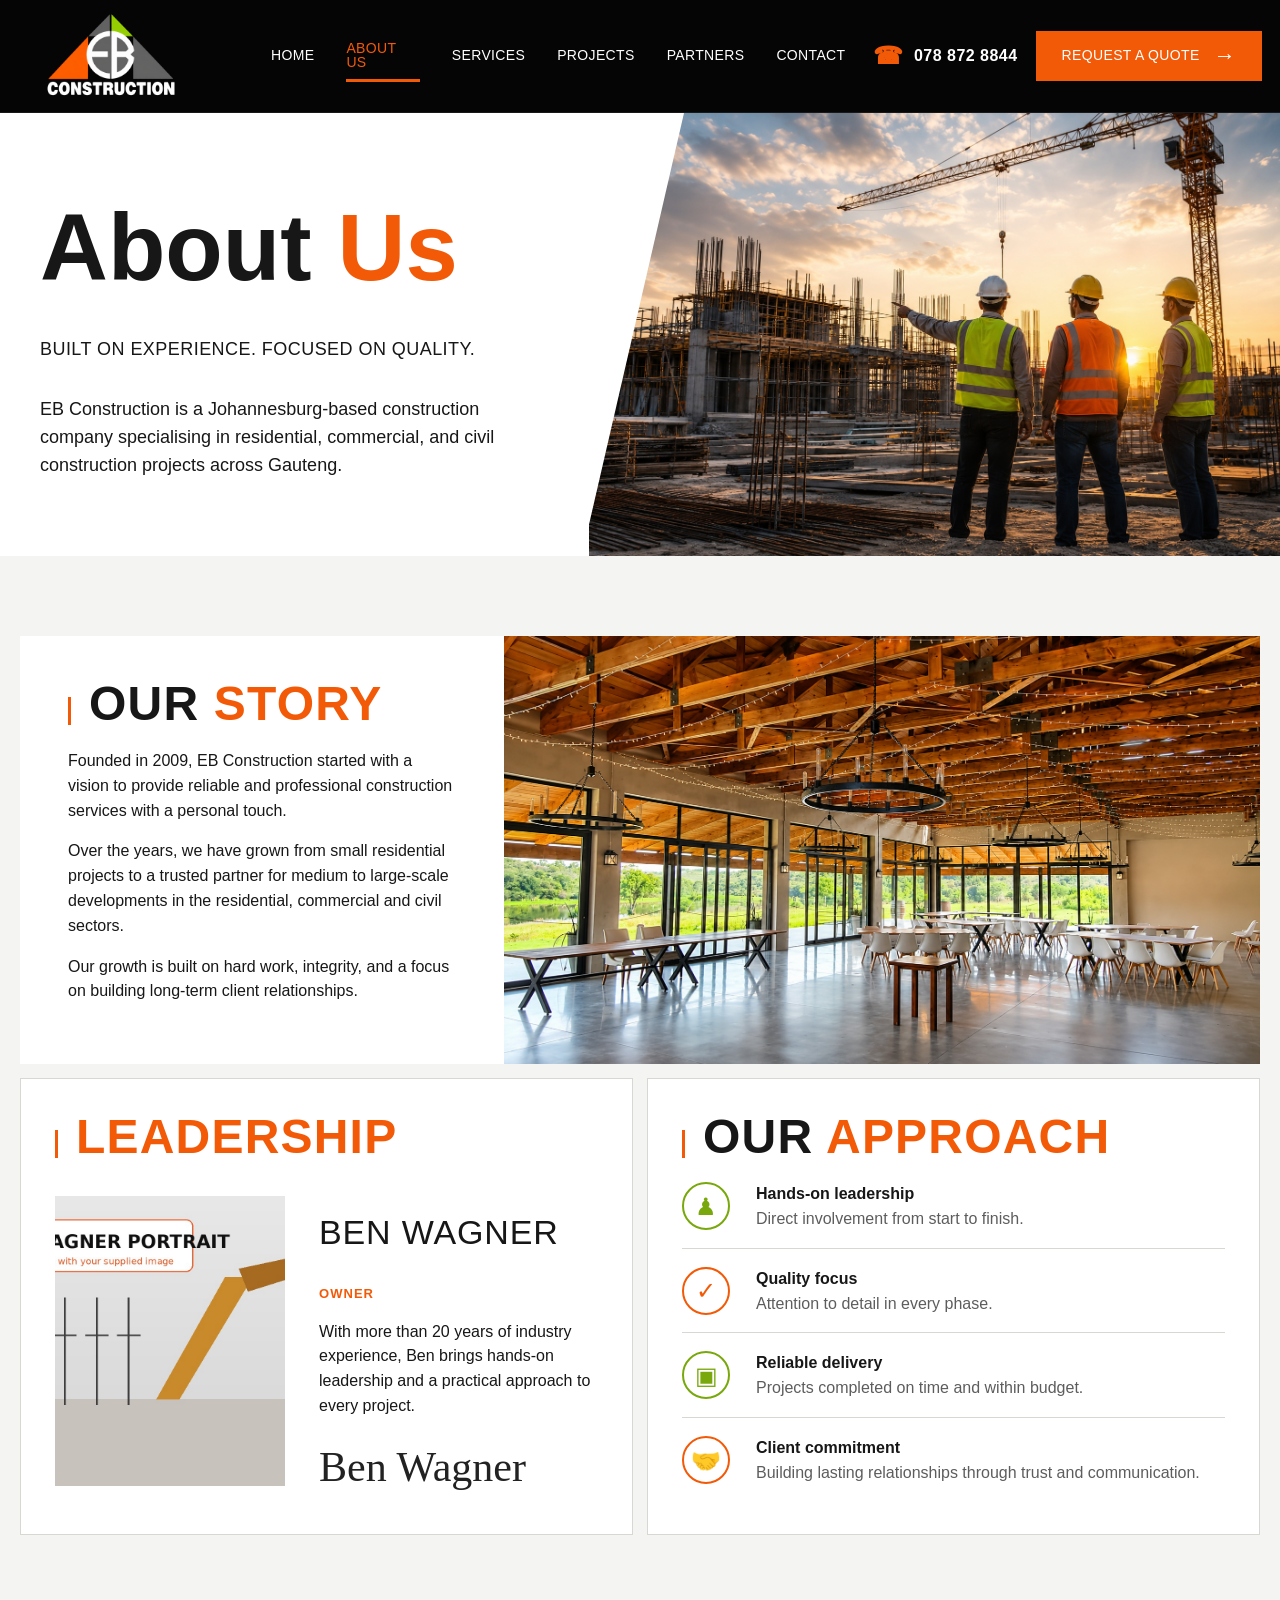
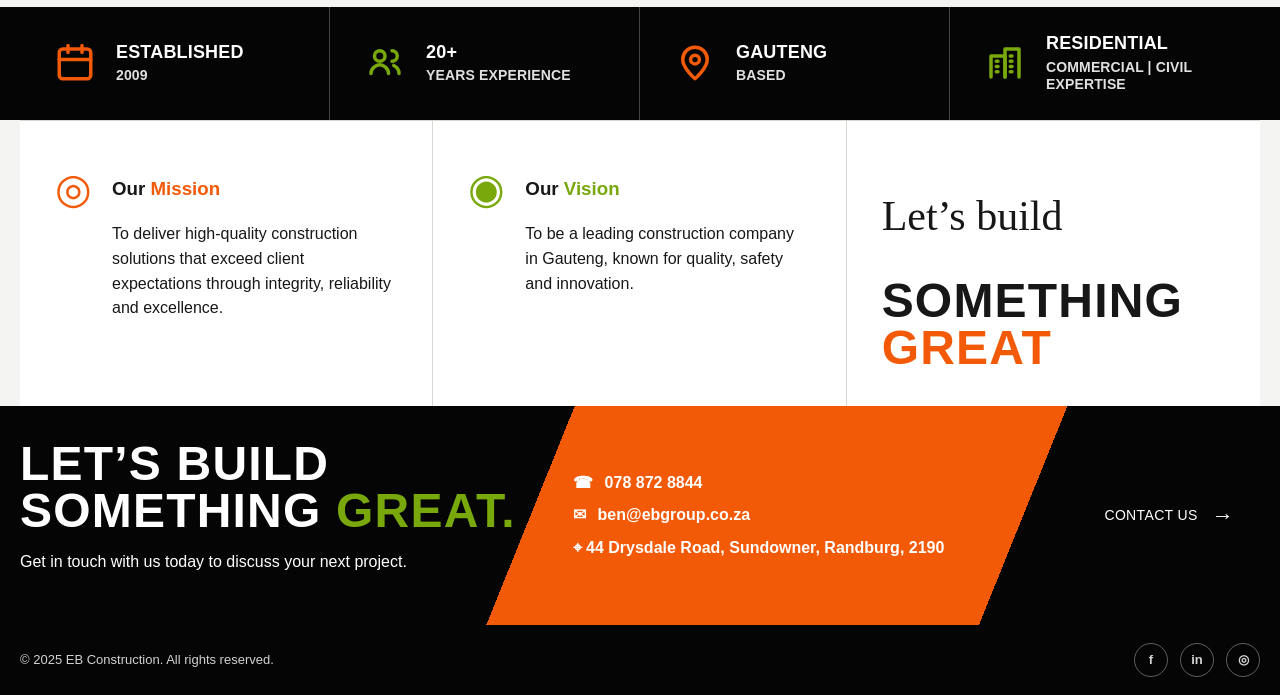
==== about.html @ 43e81b24 "Initial EB Construction preview website" ====
<!doctype html>
<html lang="en">
<head>
  <meta charset="utf-8">
  <meta name="viewport" content="width=device-width, initial-scale=1">
  <title>About Us | EB Construction</title>
  <meta name="description" content="Learn more about EB Construction, a Gauteng-based construction company built on experience and quality.">
  <link rel="icon" href="assets/favicon.svg" type="image/svg+xml">
  <link rel="apple-touch-icon" href="assets/favicon.svg">
  <link rel="stylesheet" href="assets/css/styles.css">
</head>
<body>
  <header class="site-header">
    <div class="header-inner">
      <!-- Replace assets/logos/logo.png with the client supplied transparent logo. -->
      <a class="logo-link" href="index.html" aria-label="EB Construction Home">
        <img src="assets/logos/logo.png" alt="EB Construction logo">
      </a>

      <nav class="nav" aria-label="Main navigation">
      <a href="index.html" class="">Home</a>
      <a href="about.html" class="active">About Us</a>
      <a href="services.html" class="">Services</a>
      <a href="projects.html" class="">Projects</a>
      <a href="partners.html" class="">Partners</a>
      <a href="contact.html" class="">Contact</a>
      </nav>

      <div class="header-actions">
        <a class="header-phone" href="tel:+27788728844"><span class="phone-icon">☎</span>078 872 8844</a>
        <a class="btn btn-primary" href="contact.html#quote">Request a Quote</a>
        <button class="menu-toggle" type="button" data-menu-toggle aria-label="Open menu" aria-expanded="false">
          <span></span><span></span><span></span>
        </button>
      </div>
    </div>
  </header>

  <main>
  <section class="inner-hero">
    <div class="inner-hero-grid">
      <div class="copy">
        <h1 class="page-title">About <span>Us</span></h1>
        <p class="page-kicker">Built on experience. Focused on quality.</p>
        <p>EB Construction is a Johannesburg-based construction company specialising in residential, commercial, and civil construction projects across Gauteng.</p>
      </div>
      <div class="image">
        <!-- Page hero image. Replace this file with the supplied image for the page. -->
        <img src="assets/images/hero-about.jpg" alt="EB Construction about page image">
      </div>
    </div>
  </section>


    <section class="section-pad">
      <div class="container">
        <div class="story-grid">
          <div class="story-copy">
            <h2 class="section-title">Our <span class="orange">Story</span></h2>
            <p>Founded in 2009, EB Construction started with a vision to provide reliable and professional construction services with a personal touch.</p>
            <p>Over the years, we have grown from small residential projects to a trusted partner for medium to large-scale developments in the residential, commercial and civil sectors.</p>
            <p>Our growth is built on hard work, integrity, and a focus on building long-term client relationships.</p>
          </div>
          <div class="story-image"><img src="assets/images/about-story.jpg" alt="EB Construction completed residential project"></div>
        </div>

        <div class="two-panels">
          <section class="panel">
            <h2 class="section-title"><span class="orange">Leadership</span></h2>
            <div class="leader-card">
              <!-- Replace leadership-ben.jpg with the owner/leadership portrait if supplied. -->
              <img src="assets/images/leadership-ben.jpg" alt="Ben Wagner, owner of EB Construction">
              <div>
                <p class="leader-name display">Ben Wagner</p>
                <p class="eyebrow">Owner</p>
                <p>With more than 20 years of industry experience, Ben brings hands-on leadership and a practical approach to every project.</p>
                <div class="signature">Ben Wagner</div>
              </div>
            </div>
          </section>

          <section class="panel">
            <h2 class="section-title">Our <span class="orange">Approach</span></h2>
            <div class="approach-list">
              <div class="approach-item"><span class="approach-icon">♟</span><div><strong>Hands-on leadership</strong><br><span class="muted">Direct involvement from start to finish.</span></div></div>
              <div class="approach-item"><span class="approach-icon">✓</span><div><strong>Quality focus</strong><br><span class="muted">Attention to detail in every phase.</span></div></div>
              <div class="approach-item"><span class="approach-icon">▣</span><div><strong>Reliable delivery</strong><br><span class="muted">Projects completed on time and within budget.</span></div></div>
              <div class="approach-item"><span class="approach-icon">🤝</span><div><strong>Client commitment</strong><br><span class="muted">Building lasting relationships through trust and communication.</span></div></div>
            </div>
          </section>
        </div>
      </div>
    </section>

  <section class="stats-band" aria-label="Company highlights">
    <div class="container stats-grid">
        <div class="stat">
          <div class="stat-icon" aria-hidden="true">
            <svg viewBox="0 0 24 24">
              <rect x="3" y="4" width="18" height="17" rx="2"></rect>
              <path d="M8 2v4M16 2v4M3 10h18"></path>
            </svg>
          </div>
          <div><strong>Established</strong><small>2009</small></div>
        </div>
        <div class="stat">
          <div class="stat-icon" aria-hidden="true">
            <svg viewBox="0 0 24 24">
              <circle cx="9" cy="8" r="3"></circle>
              <path d="M4 18c0-3 3-5 5-5s5 2 5 5"></path>
              <path d="M16 11a3 3 0 1 0 0-6"></path>
              <path d="M20 18c0-2-1.2-3.7-3-4.6"></path>
            </svg>
          </div>
          <div><strong>20+</strong><small>Years Experience</small></div>
        </div>
        <div class="stat">
          <div class="stat-icon" aria-hidden="true">
            <svg viewBox="0 0 24 24">
              <path d="M12 21s7-6 7-11a7 7 0 1 0-14 0c0 5 7 11 7 11Z"></path>
              <circle cx="12" cy="10" r="2.5"></circle>
            </svg>
          </div>
          <div><strong>Gauteng</strong><small>Based</small></div>
        </div>
        <div class="stat">
          <div class="stat-icon" aria-hidden="true">
            <svg viewBox="0 0 24 24">
              <path d="M4 20V8h8v12"></path>
              <path d="M12 20V4h8v16"></path>
              <path d="M7 11h1M7 14h1M7 17h1M15 8h1M15 11h1M15 14h1M15 17h1"></path>
            </svg>
          </div>
          <div><strong>Residential</strong><small>Commercial | Civil Expertise</small></div>
        </div>
    </div>
  </section>


    <section class="mission-vision container">
      <div class="mv-item"><span class="mv-icon">◎</span><div><h3>Our <span class="orange">Mission</span></h3><p>To deliver high-quality construction solutions that exceed client expectations through integrity, reliability and excellence.</p></div></div>
      <div class="mv-item"><span class="mv-icon">◉</span><div><h3>Our <span class="green">Vision</span></h3><p>To be a leading construction company in Gauteng, known for quality, safety and innovation.</p></div></div>
      <div class="mv-item"><div><p class="mv-sign">Let’s build</p><h3 class="section-title">Something <span class="orange">Great</span></h3></div></div>
    </section>

  <section class="cta-strip">
    <div class="container cta-inner">
      <div>
        <h2 class="footer-heading">Let’s build something <span class="green">great.</span></h2>
        <p>Get in touch with us today to discuss your next project.</p>
      </div>
      <div class="cta-contact">
        <span>☎ <a href="tel:+27788728844">078 872 8844</a></span>
        <span>✉ <a href="mailto:ben@ebgroup.co.za">ben@ebgroup.co.za</a></span>
        <span>⌖ 44 Drysdale Road, Sundowner, Randburg, 2190</span>
      </div>
      <a class="btn btn-black" href="contact.html#quote">Contact Us</a>
    </div>
  </section>
  </main>
  <footer class="site-footer">
    <div class="container footer-inner">
      <span>© 2025 EB Construction. All rights reserved.</span>
      <div class="socials" aria-label="Social media links">
        <!-- Replace # with real social links when available. -->
        <a href="#" aria-label="Facebook">f</a>
        <a href="#" aria-label="LinkedIn">in</a>
        <a href="#" aria-label="Instagram">◎</a>
      </div>
    </div>
  </footer>
  <script src="assets/js/main.js"></script>
</body>
</html>
---- assets/css/styles.css ----
/* =========================================================
   EB Construction static website
   Main colours and editable variables
   ========================================================= */
:root {
  --black: #050505;
  --dark: #0b0b0b;
  --dark-2: #141414;
  --white: #ffffff;
  --off-white: #f4f4f2;
  --light: #eeeeea;
  --text: #171717;
  --muted: #5d5d5d;
  --line: #d8d8d2;
  --orange: #f25a08;
  --orange-dark: #d94802;
  --green: #78a80b;
  --green-dark: #5e8506;
  --shadow: 0 18px 45px rgba(0, 0, 0, .14);
  --max: 1240px;
}

* { box-sizing: border-box; }
html { scroll-behavior: smooth; }
body {
  margin: 0;
  color: var(--text);
  background: var(--off-white);
  font-family: Arial, Helvetica, sans-serif;
  line-height: 1.55;
}
img { display: block; width: 100%; height: auto; }
a { color: inherit; text-decoration: none; }
button, input, textarea { font: inherit; }

/* Heavy condensed style used to mimic the supplied mockups */
.display,
.section-title,
.page-kicker,
.nav a,
.btn,
.card-title,
.footer-heading {
  font-family: Impact, "Arial Black", "Arial Narrow", Arial, sans-serif;
  letter-spacing: .025em;
  text-transform: uppercase;
  line-height: .98;
}

.container {
  width: min(var(--max), calc(100% - 40px));
  margin: 0 auto;
}
.orange { color: var(--orange); }
.green { color: var(--green); }
.muted { color: var(--muted); }

/* =========================================================
   Header and navigation
   ========================================================= */
.site-header {
  background: var(--black);
  color: var(--white);
  border-bottom: 1px solid rgba(255,255,255,.08);
  position: sticky;
  top: 0;
  z-index: 50;
}
.header-inner {
  width: min(1320px, calc(100% - 36px));
  margin: 0 auto;
  display: grid;
  grid-template-columns: 225px 1fr auto;
  align-items: center;
  min-height: 112px;
  gap: 28px;
}
.logo-link { display: inline-flex; align-items: center; }
.logo-link img { width: 185px; max-height: 95px; object-fit: contain; }
.nav {
  display: flex;
  justify-content: center;
  align-items: center;
  gap: 32px;
}
.nav a {
  font-size: 14px;
  color: var(--white);
  position: relative;
  padding: 16px 0;
}
.nav a::after {
  content: "";
  position: absolute;
  left: 0;
  right: 0;
  bottom: 4px;
  height: 3px;
  background: var(--orange);
  transform: scaleX(0);
  transform-origin: left;
  transition: .2s ease;
}
.nav a:hover,
.nav a.active { color: var(--orange); }
.nav a:hover::after,
.nav a.active::after { transform: scaleX(1); }
.header-actions {
  display: flex;
  align-items: center;
  gap: 18px;
  white-space: nowrap;
}
.header-phone {
  display: inline-flex;
  align-items: center;
  gap: 10px;
  font-weight: 800;
  letter-spacing: .03em;
}
.header-phone .phone-icon { color: var(--orange); font-size: 24px; }
.menu-toggle {
  display: none;
  width: 46px;
  height: 42px;
  border: 1px solid rgba(255,255,255,.35);
  border-radius: 0;
  background: transparent;
  color: var(--white);
  cursor: pointer;
}
.menu-toggle span {
  display: block;
  width: 24px;
  height: 2px;
  margin: 5px auto;
  background: var(--white);
}

/* =========================================================
   Buttons and reusable UI
   ========================================================= */
.btn {
  display: inline-flex;
  align-items: center;
  justify-content: center;
  gap: 14px;
  min-height: 50px;
  padding: 0 24px;
  border: 2px solid currentColor;
  font-size: 14px;
  cursor: pointer;
  transition: .2s ease;
}
.btn::after { content: "→"; font-family: Arial, sans-serif; font-size: 22px; line-height: 1; }
.btn-primary {
  color: var(--white);
  background: var(--orange);
  border-color: var(--orange);
}
.btn-primary:hover { background: var(--orange-dark); border-color: var(--orange-dark); transform: translateY(-1px); }
.btn-outline {
  color: var(--white);
  background: transparent;
  border-color: rgba(255,255,255,.8);
}
.btn-outline:hover { border-color: var(--orange); color: var(--orange); }
.btn-dark {
  color: var(--black);
  border-color: var(--black);
  background: transparent;
}
.btn-dark:hover { color: var(--white); background: var(--black); }
.btn-black {
  color: var(--white);
  background: var(--black);
  border-color: var(--black);
}
.btn-black:hover { background: var(--orange); border-color: var(--orange); }

.section-pad { padding: 72px 0; }
.section-head {
  text-align: center;
  margin-bottom: 36px;
}
.eyebrow {
  color: var(--orange);
  font-size: 13px;
  font-weight: 900;
  text-transform: uppercase;
  letter-spacing: .08em;
  margin: 0 0 8px;
}
.section-title {
  margin: 0;
  font-size: clamp(30px, 4vw, 48px);
}
.rule-title {
  display: flex;
  align-items: center;
  justify-content: center;
  gap: 22px;
  margin-bottom: 34px;
}
.rule-title::before,
.rule-title::after {
  content: "";
  width: 74px;
  height: 2px;
  background: var(--orange);
}

/* =========================================================
   Home hero
   ========================================================= */
.home-hero {
  min-height: 535px;
  position: relative;
  background:
    linear-gradient(90deg, rgba(0,0,0,.88) 0%, rgba(0,0,0,.55) 40%, rgba(0,0,0,.12) 100%),
    url("../images/hero-home.jpg") center/cover no-repeat;
  color: var(--white);
}
.home-hero .container {
  min-height: 535px;
  display: flex;
  align-items: center;
}
.hero-content { max-width: 620px; padding: 50px 0; }
.hero-title {
  margin: 0 0 22px;
  font-size: clamp(54px, 8.5vw, 84px);
}
.hero-title span { display: block; }
.hero-subtitle {
  font-size: clamp(18px, 2.1vw, 23px);
  max-width: 610px;
  margin: 0 0 28px;
}
.hero-actions { display: flex; flex-wrap: wrap; gap: 18px; }

/* Black statistics bar */
.stats-band {
  background: var(--black);
  color: var(--white);
}
.stats-grid {
  display: grid;
  grid-template-columns: repeat(4, 1fr);
  align-items: stretch;
}
.stat {
  display: flex;
  align-items: center;
  gap: 18px;
  padding: 26px 32px;
  border-right: 1px solid rgba(255,255,255,.25);
}
.stat:last-child { border-right: 0; }
.stat-icon {
  width: 46px;
  height: 46px;
  display: grid;
  place-items: center;
  color: var(--orange);
  flex: 0 0 auto;
}

.stat:nth-child(even) .stat-icon {
  color: var(--green);
}

.stat-icon svg {
  width: 42px;
  height: 42px;
  stroke: currentColor;
  fill: none;
  stroke-width: 2;
  stroke-linecap: round;
  stroke-linejoin: round;
}
.stat strong {
  display: block;
  font-family: Arial, Helvetica, sans-serif;
  font-size: 18px;
  font-weight: 800;
  letter-spacing: .01em;
  line-height: 1.2;
  text-transform: uppercase;
}
.stat small {
  display: block;
  margin-top: 4px;
  color: rgba(255,255,255,.88);
  font-family: Arial, Helvetica, sans-serif;
  font-size: 14px;
  font-weight: 700;
  letter-spacing: .01em;
  line-height: 1.25;
  text-transform: uppercase;
}
.stat .big { font-size: 34px; font-weight: 800; }

/* Home about split */
.split-feature {
  display: grid;
  grid-template-columns: 1fr 1fr;
  background: var(--white);
}
.split-feature .image img {
  height: 360px;
  object-fit: cover;
}
.split-feature .copy {
  padding: clamp(36px, 5vw, 70px) clamp(28px, 6vw, 82px);
  display: flex;
  flex-direction: column;
  justify-content: center;
}
.split-feature .copy p { max-width: 560px; }

/* Home service icon strip */
.services-strip { background: var(--white); padding: 44px 0 58px; }
.service-mini-grid {
  display: grid;
  grid-template-columns: repeat(6, 1fr);
  border: 1px solid var(--line);
  background: var(--off-white);
}
.service-mini {
  min-height: 150px;
  padding: 24px 14px;
  border-right: 1px solid var(--line);
  display: flex;
  flex-direction: column;
  align-items: center;
  justify-content: center;
  text-align: center;
  gap: 14px;
}
.service-mini:last-child { border-right: 0; }
.service-mini .mini-icon { color: var(--orange); font-size: 42px; line-height: 1; }
.service-mini:nth-child(even) .mini-icon { color: var(--green); }
.service-mini strong {
  font-family: Impact, "Arial Black", Arial, sans-serif;
  text-transform: uppercase;
  font-size: 16px;
  line-height: 1.15;
}
.center-actions { text-align: center; margin-top: 22px; }

/* Project cards */
.projects-preview { background: var(--off-white); padding: 52px 0 72px; }
.section-row-head {
  display: flex;
  justify-content: space-between;
  align-items: end;
  gap: 24px;
  margin-bottom: 22px;
}
.link-arrow {
  color: var(--orange);
  font-weight: 900;
  text-transform: uppercase;
  font-size: 14px;
  display: inline-flex;
  gap: 8px;
  align-items: center;
}
.link-arrow::after { content: "→"; font-size: 20px; }
.project-grid {
  display: grid;
  grid-template-columns: repeat(4, 1fr);
  gap: 18px;
}
.project-card {
  background: var(--white);
  border: 1px solid var(--line);
  transition: .2s ease;
}
.project-card:hover { transform: translateY(-4px); box-shadow: var(--shadow); }
.project-card img { height: 150px; object-fit: cover; }
.project-body { padding: 16px; }
.card-title {
  font-size: 18px;
  margin: 0 0 5px;
}
.project-meta {
  display: flex;
  justify-content: space-between;
  gap: 12px;
  font-size: 14px;
  color: var(--muted);
}
.project-meta .type { color: var(--orange); }

/* =========================================================
   Inner page hero layouts
   ========================================================= */
.inner-hero {
  background: var(--white);
  position: relative;
  overflow: hidden;
}
.inner-hero-grid {
  display: grid;
  grid-template-columns: 46% 54%;
  min-height: 420px;
}
.inner-hero .copy {
  position: relative;
  z-index: 2;
  padding: 62px 54px 58px max(40px, calc((100vw - var(--max)) / 2 + 20px));
  background: var(--white);
  display: flex;
  flex-direction: column;
  justify-content: center;
}
.inner-hero .copy::after {
  content: "";
  position: absolute;
  top: 0;
  right: -95px;
  width: 180px;
  height: 100%;
  background: var(--white);
  transform: skewX(-13deg);
  transform-origin: top;
  z-index: -1;
}
.inner-hero .image img { height: 100%; min-height: 420px; object-fit: cover; }
.inner-hero.dark {
  background: var(--black);
  color: var(--white);
}
.inner-hero.dark .inner-hero-grid {
  grid-template-columns: 48% 52%;
  background:
    linear-gradient(90deg, rgba(0,0,0,.90), rgba(0,0,0,.42)),
    var(--hero-image) center/cover no-repeat;
}

/* Services page hero image */
.inner-hero.dark.services-hero .inner-hero-grid {
  background:
    linear-gradient(90deg, rgba(0,0,0,.90), rgba(0,0,0,.42)),
    url("../images/hero-services.jpg") center/cover no-repeat;
}
.inner-hero.dark .copy,
.inner-hero.dark .copy::after { background: transparent; }
.inner-hero.dark .image { display: none; }
.page-title {
  margin: 0 0 20px;
  font-size: clamp(58px, 8vw, 94px);
}
.page-title span { color: var(--orange); }
.page-kicker {
  margin: 0 0 20px;
  font-size: clamp(26px, 3.2vw, 38px);
}
.inner-hero p { max-width: 520px; font-size: 18px; }

/* About */
.story-grid {
  display: grid;
  grid-template-columns: 39% 61%;
  gap: 0;
  background: var(--white);
  border-top: 8px solid var(--off-white);
}
.story-copy { padding: 44px 48px; }
.story-copy h2,
.panel h2 { margin: 0 0 22px; }
.story-copy h2::before,
.panel h2::before {
  content: "";
  display: inline-block;
  width: 3px;
  height: 28px;
  margin-right: 18px;
  vertical-align: -5px;
  background: var(--orange);
}
.story-image img { height: 100%; object-fit: cover; min-height: 320px; }
.two-panels {
  display: grid;
  grid-template-columns: 1fr 1fr;
  gap: 14px;
  margin-top: 14px;
}
.panel {
  background: var(--white);
  border: 1px solid var(--line);
  padding: 34px 34px;
}
.leader-card {
  display: grid;
  grid-template-columns: 230px 1fr;
  gap: 34px;
  align-items: center;
}
.leader-card img { height: 290px; object-fit: cover; }
.leader-name { font-size: 34px; }
.signature {
  font-family: "Brush Script MT", "Segoe Script", cursive;
  font-size: 42px;
  color: #222;
  margin-top: 16px;
}
.approach-list { display: grid; gap: 18px; }
.approach-item {
  display: grid;
  grid-template-columns: 58px 1fr;
  gap: 16px;
  align-items: start;
  padding-bottom: 16px;
  border-bottom: 1px solid var(--line);
}
.approach-item:last-child { border-bottom: 0; padding-bottom: 0; }
.approach-icon {
  width: 48px; height: 48px; border-radius: 50%;
  border: 2px solid var(--green); color: var(--green);
  display: grid; place-items: center; font-size: 24px;
}
.approach-item:nth-child(even) .approach-icon { border-color: var(--orange); color: var(--orange); }
.mission-vision {
  display: grid;
  grid-template-columns: repeat(3, 1fr);
  gap: 0;
  background: var(--white);
  border-top: 1px solid var(--line);
}
.mv-item { padding: 35px; border-right: 1px solid var(--line); display: flex; gap: 20px; }
.mv-item:last-child { border-right: 0; }
.mv-icon { font-size: 42px; color: var(--orange); }
.mv-item:nth-child(2) .mv-icon { color: var(--green); }
.mv-sign { font-family: "Brush Script MT", cursive; font-size: 42px; line-height: .9; }

/* Services */
.services-list { background: var(--white); }
.service-grid {
  display: grid;
  grid-template-columns: 1fr 1fr;
  gap: 0 34px;
}
.service-item {
  display: grid;
  grid-template-columns: 96px 220px 1fr;
  align-items: center;
  gap: 24px;
  padding: 28px 0;
  border-top: 1px solid var(--line);
}
.service-item img { height: 150px; object-fit: cover; }
.hex-icon {
  width: 82px; height: 92px;
  clip-path: polygon(25% 4%, 75% 4%, 100% 50%, 75% 96%, 25% 96%, 0 50%);
  display: grid; place-items: center;
  background: var(--orange); color: var(--white); font-size: 38px;
}
.service-item:nth-child(even) .hex-icon { background: var(--green); }
.service-item h3 { margin: 0 0 10px; color: var(--orange); font-size: 26px; }
.service-item:nth-child(even) h3 { color: var(--green); }
.why-grid {
  display: grid;
  grid-template-columns: repeat(4, 1fr);
  gap: 0;
  background: var(--off-white);
  border: 1px solid var(--line);
}
.why-item { padding: 32px 24px; border-right: 1px solid var(--line); display: flex; gap: 16px; }
.why-item:last-child { border-right: 0; }
.why-icon { font-size: 40px; color: var(--orange); }
.why-item:nth-child(even) .why-icon { color: var(--green); }

/* Projects page */
.projects-page { background: var(--white); }
.projects-full-grid {
  display: grid;
  grid-template-columns: repeat(3, 1fr);
  gap: 14px;
}
.projects-full-grid .project-card img { height: 210px; }
.projects-full-grid .card-title { font-size: 22px; }
.project-number { color: var(--orange); margin-right: 6px; }

/* Partners */
.partners-table { background: var(--white); border: 1px solid var(--line); }
.partner-row {
  display: grid;
  grid-template-columns: 260px 1fr;
  border-bottom: 1px solid var(--line);
}
.partner-row:last-child { border-bottom: 0; }
.partner-category {
  background: var(--black);
  color: var(--white);
  padding: 28px 26px;
  display: flex;
  align-items: center;
  gap: 16px;
  clip-path: polygon(0 0, 92% 0, 100% 50%, 92% 100%, 0 100%);
  margin: 8px 0 8px 8px;
}
.partner-category .cat-icon {
  width: 42px;
  height: 42px;
  display: grid;
  place-items: center;
  color: var(--orange);
  flex: 0 0 auto;
}

.partner-category .cat-icon svg {
  width: 38px;
  height: 38px;
  stroke: currentColor;
  fill: none;
  stroke-width: 2;
  stroke-linecap: round;
  stroke-linejoin: round;
}
.partner-category strong {
  font-family: Arial, Helvetica, sans-serif;
  font-size: 16px;
  font-weight: 800;
  letter-spacing: .01em;
  line-height: 1.22;
  text-transform: uppercase;
}
.partner-logos {
  display: grid;
  grid-template-columns: repeat(3, 1fr);
  align-items: center;
  gap: 0;
  padding: 10px 10px 10px 22px;
}
.partner-logos img { height: 96px; object-fit: contain; padding: 14px; border-right: 1px solid var(--line); }
.partner-logos img:last-child { border-right: 0; }
.commitment-grid {
  display: grid;
  grid-template-columns: repeat(4, 1fr);
  background: var(--white);
  border: 1px solid var(--line);
}
.commitment-item { padding: 28px; border-right: 1px solid var(--line); display: flex; gap: 16px; }
.commitment-item:last-child { border-right: 0; }
.commitment-icon { font-size: 42px; color: var(--green); }
.commitment-item:nth-child(even) .commitment-icon { color: var(--orange); }

/* Contact */
.contact-methods {
  display: grid;
  grid-template-columns: repeat(5, 1fr);
  background: var(--white);
  border: 1px solid var(--line);
}
.contact-method {
  text-align: center;
  padding: 34px 18px;
  border-right: 1px solid var(--line);
}
.contact-method:last-child { border-right: 0; }
.contact-icon {
  width: 60px; height: 60px; border-radius: 50%;
  display: grid; place-items: center;
  margin: 0 auto 14px;
  color: var(--white); background: var(--green); font-size: 28px;
}
.contact-method strong { display: block; text-transform: uppercase; font-weight: 900; margin-bottom: 8px; }
.contact-method a,
.contact-method span { color: var(--orange); font-weight: 800; }
.contact-layout {
  display: grid;
  grid-template-columns: 45% 55%;
  background: var(--white);
}
.contact-form-panel {
  background: var(--black);
  color: var(--white);
  padding: 44px 40px;
}
.contact-form-panel h2,
.map-panel h2 { margin-top: 0; }
.contact-form { display: grid; gap: 12px; }
.contact-form input,
.contact-form textarea {
  width: 100%;
  border: 0;
  background: var(--white);
  color: var(--text);
  padding: 15px 17px;
  outline: 2px solid transparent;
}
.contact-form textarea { min-height: 135px; resize: vertical; }
.contact-form input:focus,
.contact-form textarea:focus { outline-color: var(--orange); }
.contact-form .btn { width: 100%; margin-top: 6px; }
.form-note { color: rgba(255,255,255,.75); font-size: 13px; }
.backup-actions { display: flex; flex-wrap: wrap; gap: 10px; margin-top: 22px; }
.backup-actions .btn { min-height: 44px; font-size: 13px; }
.map-panel { padding: 44px 44px; }
.map-panel img { border: 1px solid var(--line); min-height: 360px; object-fit: cover; }

/* =========================================================
   CTA and footer
   ========================================================= */
.cta-strip {
  background: linear-gradient(112deg, var(--black) 0 42%, var(--orange) 42% 78%, var(--black) 78% 100%);
  color: var(--white);
  padding: 34px 0;
}
.cta-inner {
  display: grid;
  grid-template-columns: 1.1fr 1fr auto;
  align-items: center;
  gap: 38px;
}
.footer-heading { font-size: clamp(34px, 4vw, 48px); margin: 0 0 10px; }
.cta-contact { display: grid; gap: 8px; font-weight: 700; }
.cta-contact span { display: inline-flex; align-items: center; gap: 12px; }
.site-footer {
  background: var(--black);
  color: rgba(255,255,255,.82);
  padding: 18px 0;
  font-size: 13px;
}
.footer-inner { display: flex; justify-content: space-between; align-items: center; gap: 20px; }
.socials { display: flex; gap: 12px; }
.socials a {
  width: 34px; height: 34px; border: 1px solid rgba(255,255,255,.35); border-radius: 50%;
  display: grid; place-items: center;
  font-weight: 900;
}
.socials a:hover { color: var(--orange); border-color: var(--orange); }

/* =========================================================
   Responsive layouts
   ========================================================= */
@media (max-width: 1080px) {
  .header-inner { grid-template-columns: 180px 1fr auto; gap: 18px; min-height: 94px; }
  .logo-link img { width: 155px; }
  .nav { gap: 20px; }
  .header-phone { display: none; }
  .service-mini-grid { grid-template-columns: repeat(3, 1fr); }
  .service-mini:nth-child(3) { border-right: 0; }
  .project-grid { grid-template-columns: repeat(2, 1fr); }
  .service-grid { grid-template-columns: 1fr; }
  .why-grid, .commitment-grid { grid-template-columns: repeat(2, 1fr); }
  .why-item:nth-child(2), .commitment-item:nth-child(2) { border-right: 0; }
  .contact-methods { grid-template-columns: repeat(2, 1fr); }
  .contact-method { border-bottom: 1px solid var(--line); }
  .contact-method:nth-child(even) { border-right: 0; }
  .contact-method:last-child { grid-column: 1 / -1; border-bottom: 0; }
}

@media (max-width: 860px) {
  .container { width: min(100% - 28px, var(--max)); }
  .header-inner { width: min(100% - 28px, 1320px); grid-template-columns: 1fr auto; }
  .header-actions .btn { display: none; }
  .menu-toggle { display: inline-block; }
  .nav {
    position: fixed;
    left: 0;
    right: 0;
    top: 86px;
    background: var(--black);
    border-top: 1px solid rgba(255,255,255,.1);
    display: grid;
    justify-content: stretch;
    gap: 0;
    transform: translateY(-120%);
    opacity: 0;
    pointer-events: none;
    transition: .22s ease;
  }
  body.nav-open .nav { transform: translateY(0); opacity: 1; pointer-events: auto; }
  .nav a { padding: 18px 26px; border-bottom: 1px solid rgba(255,255,255,.08); }
  .nav a::after { display: none; }
  .home-hero, .home-hero .container { min-height: 510px; }
  .hero-title { font-size: clamp(46px, 14vw, 66px); }
  .stats-grid { grid-template-columns: repeat(2, 1fr); }
  .stat:nth-child(2) { border-right: 0; }
  .stat { border-bottom: 1px solid rgba(255,255,255,.18); padding: 22px; }
  .stat:nth-child(3), .stat:nth-child(4) { border-bottom: 0; }
  .split-feature, .story-grid, .two-panels, .mission-vision, .contact-layout { grid-template-columns: 1fr; }
  .inner-hero-grid { grid-template-columns: 1fr; }
  .inner-hero .copy { padding: 48px 24px; }
  .inner-hero .copy::after { display: none; }
  .inner-hero .image img { min-height: 285px; }
  .page-title { font-size: clamp(48px, 14vw, 72px); }
  .leader-card { grid-template-columns: 1fr; }
  .leader-card img { max-width: 290px; }
  .projects-full-grid { grid-template-columns: repeat(2, 1fr); }
  .partner-row { grid-template-columns: 1fr; }
  .partner-category { clip-path: none; margin: 0; }
  .cta-strip { background: var(--black); }
  .cta-inner { grid-template-columns: 1fr; gap: 22px; }
  .footer-inner { flex-direction: column; text-align: center; }
}

@media (max-width: 620px) {
  .logo-link img { width: 142px; }
  .header-inner { min-height: 86px; }
  .nav { top: 86px; }
  .hero-actions { display: grid; }
  .stats-grid, .service-mini-grid, .project-grid, .why-grid, .projects-full-grid, .commitment-grid, .contact-methods { grid-template-columns: 1fr; }
  .stat, .stat:nth-child(2), .stat:nth-child(3) { border-right: 0; border-bottom: 1px solid rgba(255,255,255,.18); }
  .stat:last-child { border-bottom: 0; }
  .service-mini { border-right: 0; border-bottom: 1px solid var(--line); }
  .service-mini:last-child { border-bottom: 0; }
  .section-row-head { display: block; }
  .section-row-head .link-arrow { margin-top: 10px; }
  .service-item { grid-template-columns: 76px 1fr; gap: 18px; }
  .service-item img { grid-column: 1 / -1; height: 180px; order: -1; }
  .hex-icon { width: 66px; height: 76px; font-size: 30px; }
  .why-item, .commitment-item, .mv-item { border-right: 0; border-bottom: 1px solid var(--line); }
  .why-item:last-child, .commitment-item:last-child, .mv-item:last-child { border-bottom: 0; }
  .partner-logos { grid-template-columns: 1fr; padding: 12px; }
  .partner-logos img { border-right: 0; border-bottom: 1px solid var(--line); }
  .partner-logos img:last-child { border-bottom: 0; }
  .contact-method { border-right: 0; }
  .rule-title::before, .rule-title::after { width: 36px; }
  .map-panel, .contact-form-panel, .story-copy, .panel { padding: 30px 22px; }
}
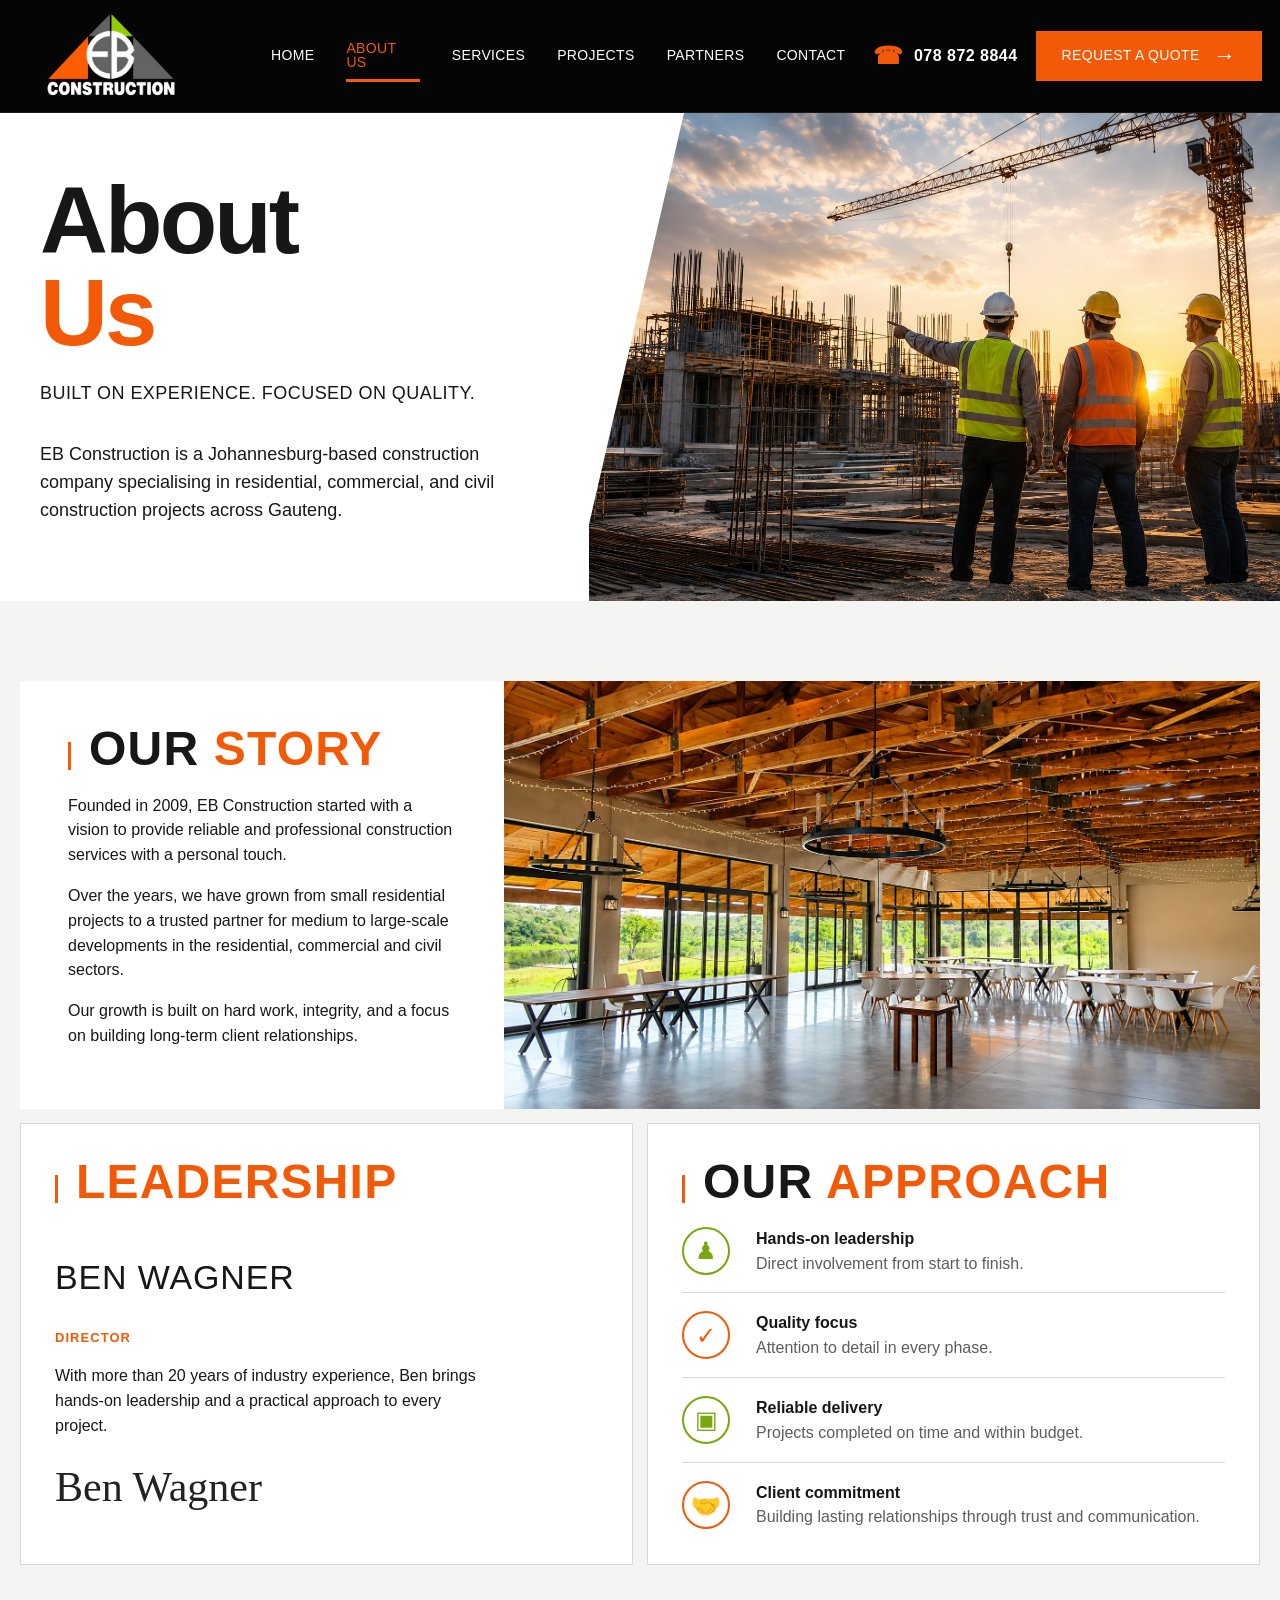
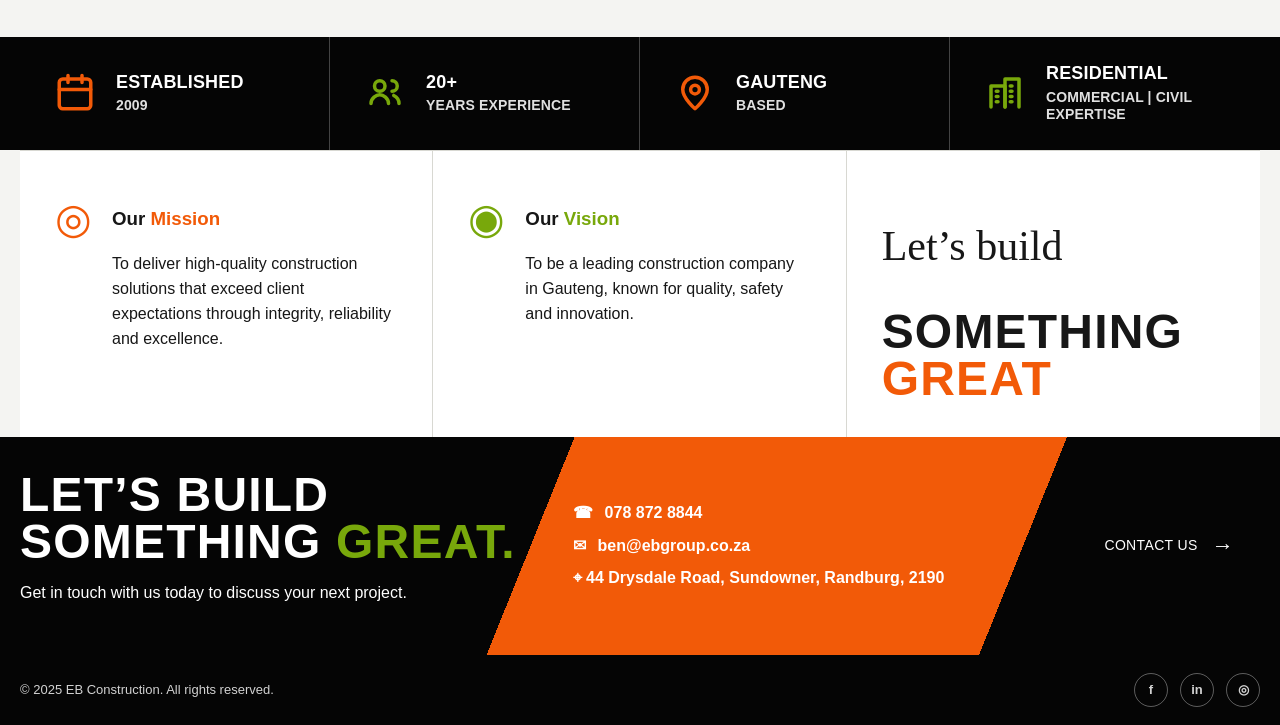
==== commit b4c68420: "Update EB Construction website" ====
--- a/about.html
+++ b/about.html
@@ -67,12 +67,10 @@
         <div class="two-panels">
           <section class="panel">
             <h2 class="section-title"><span class="orange">Leadership</span></h2>
-            <div class="leader-card">
-              <!-- Replace leadership-ben.jpg with the owner/leadership portrait if supplied. -->
-              <img src="assets/images/leadership-ben.jpg" alt="Ben Wagner, owner of EB Construction">
+            <div class="leader-card leader-card-text-only">
               <div>
                 <p class="leader-name display">Ben Wagner</p>
-                <p class="eyebrow">Owner</p>
+                <p class="eyebrow">Director</p>
                 <p>With more than 20 years of industry experience, Ben brings hands-on leadership and a practical approach to every project.</p>
                 <div class="signature">Ben Wagner</div>
               </div>
--- a/assets/css/styles.css
+++ b/assets/css/styles.css
@@ -450,10 +450,16 @@
 .inner-hero.dark .copy::after { background: transparent; }
 .inner-hero.dark .image { display: none; }
 .page-title {
-  margin: 0 0 20px;
+  margin: 0 0 26px;
   font-size: clamp(58px, 8vw, 94px);
-}
-.page-title span { color: var(--orange); }
+  line-height: .98;
+  letter-spacing: -0.03em;
+}
+
+.page-title span {
+  display: block;
+  color: var(--orange);
+}
 .page-kicker {
   margin: 0 0 20px;
   font-size: clamp(26px, 3.2vw, 38px);
@@ -499,7 +505,14 @@
   gap: 34px;
   align-items: center;
 }
+
+.leader-card-text-only {
+  grid-template-columns: 1fr;
+  max-width: 430px;
+}
+
 .leader-card img { height: 290px; object-fit: cover; }
+
 .leader-name { font-size: 34px; }
 .signature {
   font-family: "Brush Script MT", "Segoe Script", cursive;
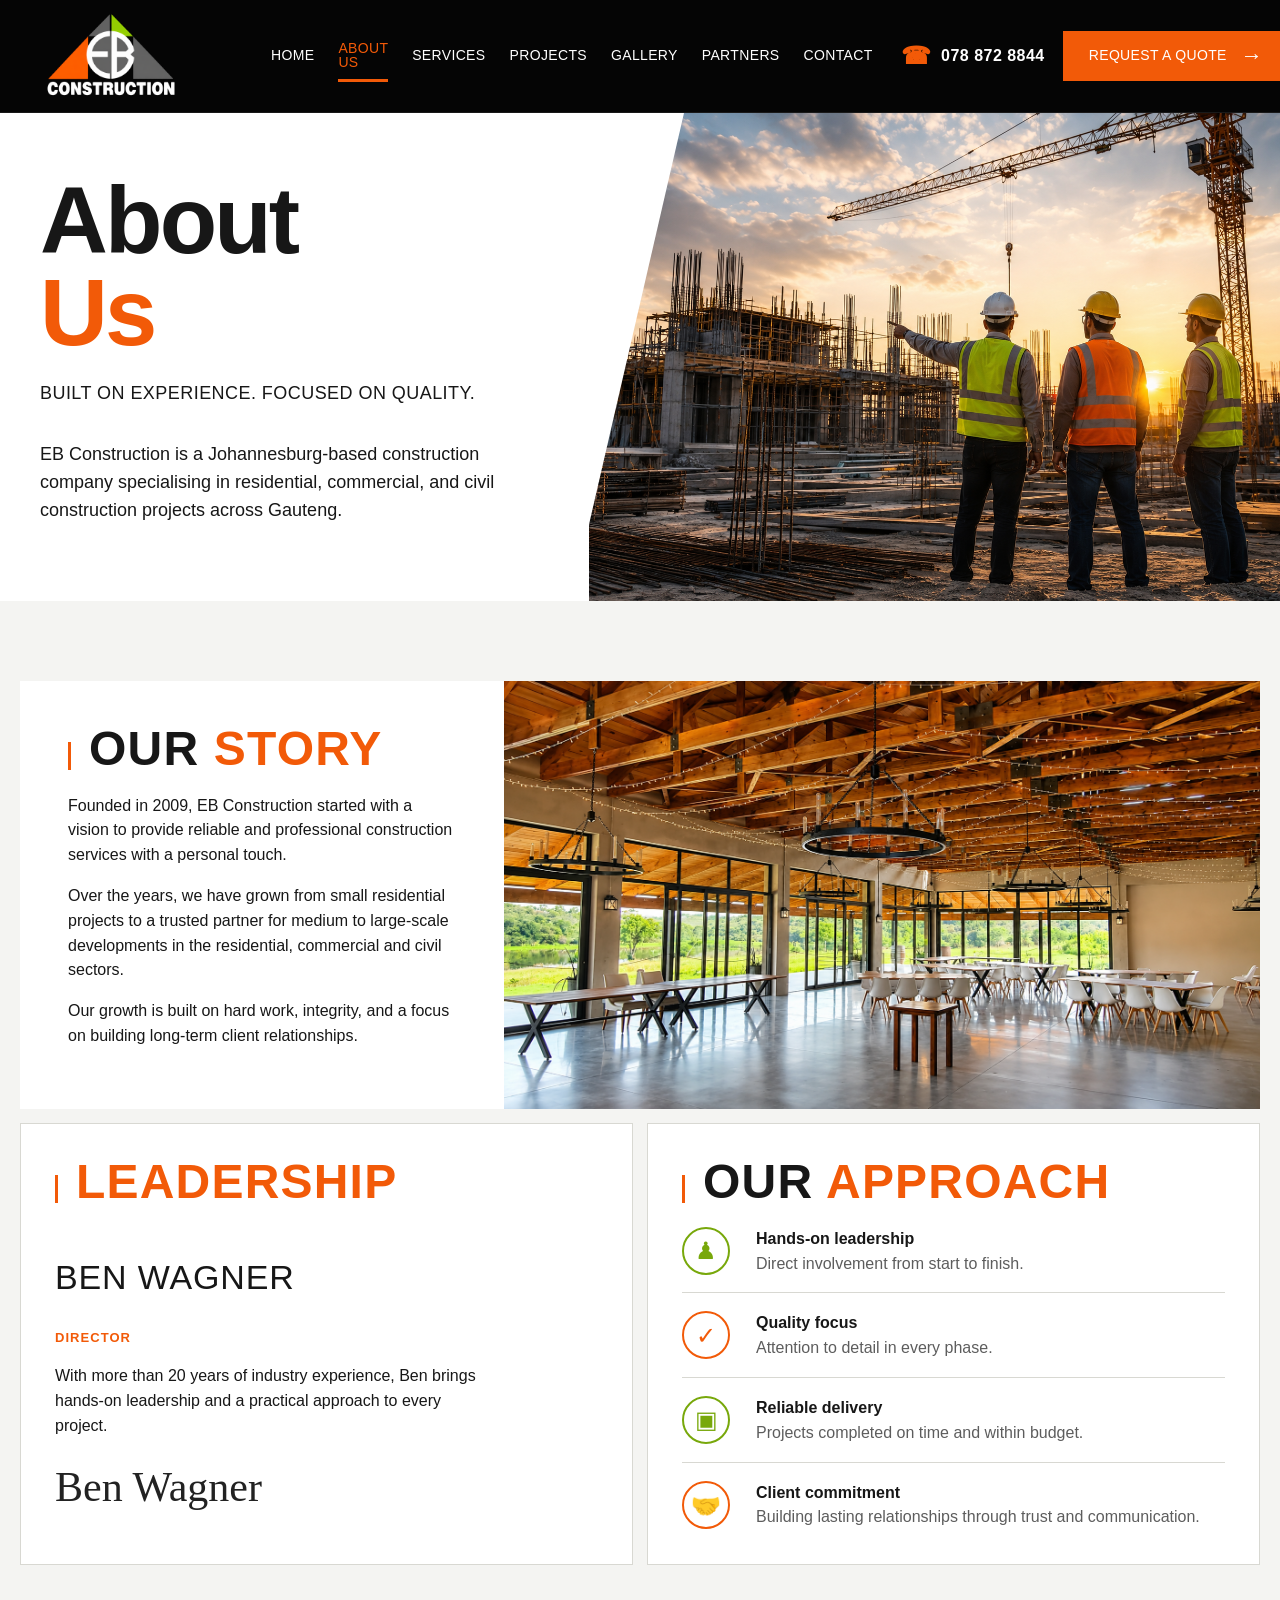
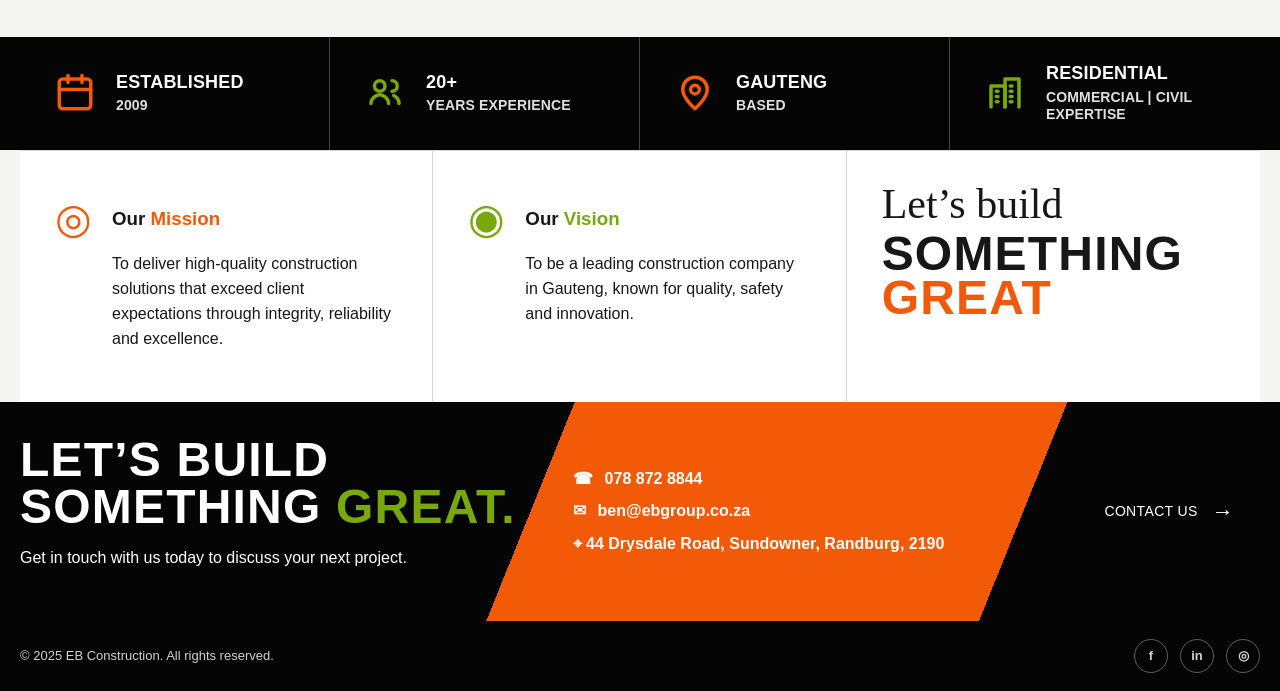
==== commit 9c25b9b0: "Add gallery page" ====
--- a/about.html
+++ b/about.html
@@ -22,6 +22,7 @@
       <a href="about.html" class="active">About Us</a>
       <a href="services.html" class="">Services</a>
       <a href="projects.html" class="">Projects</a>
+      <a href="gallery.html" class="">Gallery</a>
       <a href="partners.html" class="">Partners</a>
       <a href="contact.html" class="">Contact</a>
       </nav>
--- a/assets/css/styles.css
+++ b/assets/css/styles.css
@@ -81,7 +81,7 @@
   display: flex;
   justify-content: center;
   align-items: center;
-  gap: 32px;
+  gap: 24px;
 }
 .nav a {
   font-size: 14px;
@@ -547,7 +547,16 @@
 .mv-item:last-child { border-right: 0; }
 .mv-icon { font-size: 42px; color: var(--orange); }
 .mv-item:nth-child(2) .mv-icon { color: var(--green); }
-.mv-sign { font-family: "Brush Script MT", cursive; font-size: 42px; line-height: .9; }
+.mv-sign {
+  font-family: "Brush Script MT", cursive;
+  font-size: 42px;
+  line-height: .9;
+  margin: 0 0 8px;
+}
+
+.mv-item .section-title {
+  line-height: .92;
+}
 
 /* Services */
 .services-list { background: var(--white); }
@@ -650,6 +659,94 @@
 }
 .partner-logos img { height: 96px; object-fit: contain; padding: 14px; border-right: 1px solid var(--line); }
 .partner-logos img:last-child { border-right: 0; }
+/* Associates */
+.associates-section {
+  background: var(--off-white);
+}
+
+.associates-intro {
+  max-width: 720px;
+  margin: -12px auto 30px;
+  text-align: center;
+  color: var(--muted);
+  font-size: 17px;
+}
+
+.associates-grid {
+  display: grid;
+  grid-template-columns: repeat(2, 1fr);
+  gap: 16px;
+}
+
+.associate-card {
+  position: relative;
+  background: var(--white);
+  border: 1px solid var(--line);
+  padding: 28px 30px;
+  box-shadow: 0 10px 24px rgba(0,0,0,.05);
+  transition: .2s ease;
+}
+
+.associate-card:hover {
+  transform: translateY(-3px);
+  box-shadow: var(--shadow);
+}
+
+.associate-card::before {
+  content: "";
+  position: absolute;
+  left: 0;
+  top: 28px;
+  width: 5px;
+  height: 42px;
+  background: var(--orange);
+}
+
+.associate-card:nth-child(even)::before {
+  background: var(--green);
+}
+
+.associate-tag {
+  display: inline-block;
+  margin-bottom: 12px;
+  padding: 6px 10px;
+  background: var(--black);
+  color: var(--white);
+  font-size: 11px;
+  font-weight: 900;
+  text-transform: uppercase;
+  letter-spacing: .08em;
+}
+
+.associate-card h3 {
+  margin: 0 0 8px;
+  font-family: Impact, "Arial Black", "Arial Narrow", Arial, sans-serif;
+  font-size: 30px;
+  line-height: .95;
+  letter-spacing: .025em;
+  text-transform: uppercase;
+}
+
+.associate-service {
+  margin: 0 0 14px;
+  color: var(--orange);
+  font-weight: 900;
+  line-height: 1.3;
+}
+
+.associate-card p {
+  margin: 7px 0;
+  line-height: 1.45;
+}
+
+.associate-card a {
+  color: var(--text);
+  font-weight: 700;
+}
+
+.associate-card a:hover {
+  color: var(--orange);
+}
 .commitment-grid {
   display: grid;
   grid-template-columns: repeat(4, 1fr);
@@ -660,6 +757,187 @@
 .commitment-item:last-child { border-right: 0; }
 .commitment-icon { font-size: 42px; color: var(--green); }
 .commitment-item:nth-child(even) .commitment-icon { color: var(--orange); }
+
+/* Gallery */
+.gallery-section {
+  background: var(--white);
+}
+
+.gallery-intro {
+  max-width: 760px;
+  margin: 16px auto 0;
+  color: var(--muted);
+  font-size: 17px;
+}
+
+.gallery-grid {
+  display: grid;
+  grid-template-columns: repeat(4, 1fr);
+  grid-auto-rows: 190px;
+  gap: 16px;
+}
+
+.gallery-card {
+  position: relative;
+  display: block;
+  width: 100%;
+  height: 100%;
+  padding: 0;
+  border: 1px solid var(--line);
+  background: var(--black);
+  cursor: pointer;
+  overflow: hidden;
+  box-shadow: 0 10px 24px rgba(0,0,0,.08);
+  transition: transform .22s ease, box-shadow .22s ease;
+}
+
+.gallery-card.gallery-featured {
+  grid-column: span 2;
+  grid-row: span 2;
+}
+
+.gallery-card::after {
+  content: "";
+  position: absolute;
+  inset: 0;
+  background: linear-gradient(
+    180deg,
+    rgba(0,0,0,0) 45%,
+    rgba(0,0,0,.28) 100%
+  );
+  pointer-events: none;
+  opacity: 0;
+  transition: opacity .22s ease;
+}
+
+.gallery-card img {
+  width: 100%;
+  height: 100%;
+  object-fit: cover;
+  transition: transform .28s ease, opacity .28s ease;
+}
+
+.gallery-card:hover {
+  transform: translateY(-4px);
+  box-shadow: var(--shadow);
+}
+
+.gallery-card:hover::after {
+  opacity: 1;
+}
+
+.gallery-card:hover img {
+  transform: scale(1.055);
+  opacity: .94;
+}
+
+.gallery-lightbox {
+  position: fixed;
+  inset: 0;
+  z-index: 100;
+  display: none;
+  align-items: center;
+  justify-content: center;
+  padding: 24px;
+}
+
+.gallery-lightbox.is-open {
+  display: flex;
+}
+
+.gallery-lightbox-bg {
+  position: absolute;
+  inset: 0;
+  border: 0;
+  background: rgba(0,0,0,.9);
+  cursor: pointer;
+}
+
+.gallery-lightbox-content {
+  position: relative;
+  z-index: 2;
+  width: min(1120px, 100%);
+  color: var(--white);
+  text-align: center;
+}
+
+.gallery-lightbox-content img {
+  max-height: 82vh;
+  width: auto;
+  max-width: 100%;
+  margin: 0 auto;
+  object-fit: contain;
+  border: 3px solid rgba(255,255,255,.18);
+  background: var(--black);
+  box-shadow: 0 22px 70px rgba(0,0,0,.55);
+}
+
+.gallery-lightbox-meta {
+  display: flex;
+  justify-content: center;
+  align-items: center;
+  gap: 18px;
+  margin-top: 12px;
+  color: rgba(255,255,255,.9);
+  font-weight: 800;
+}
+
+.gallery-lightbox-meta p {
+  margin: 0;
+}
+
+.gallery-lightbox-meta span {
+  color: var(--orange);
+}
+
+.gallery-lightbox-close {
+  position: fixed;
+  top: 22px;
+  right: 26px;
+  z-index: 4;
+  width: 46px;
+  height: 46px;
+  border: 1px solid rgba(255,255,255,.5);
+  background: rgba(0,0,0,.45);
+  color: var(--white);
+  font-size: 34px;
+  line-height: 1;
+  cursor: pointer;
+}
+
+.gallery-lightbox-close:hover {
+  background: var(--orange);
+  border-color: var(--orange);
+}
+
+.gallery-lightbox-nav {
+  position: fixed;
+  top: 50%;
+  z-index: 4;
+  width: 58px;
+  height: 72px;
+  border: 1px solid rgba(255,255,255,.45);
+  background: rgba(0,0,0,.42);
+  color: var(--white);
+  font-size: 64px;
+  line-height: .8;
+  cursor: pointer;
+  transform: translateY(-50%);
+  transition: .2s ease;
+}
+
+.gallery-lightbox-nav:hover {
+  background: var(--orange);
+  border-color: var(--orange);
+}
+
+.gallery-lightbox-prev {
+  left: 28px;
+}
+
+.gallery-lightbox-next {
+  right: 28px;
+}
 
 /* Contact */
 .contact-methods {
@@ -753,7 +1031,7 @@
 @media (max-width: 1080px) {
   .header-inner { grid-template-columns: 180px 1fr auto; gap: 18px; min-height: 94px; }
   .logo-link img { width: 155px; }
-  .nav { gap: 20px; }
+  .nav { gap: 16px; }
   .header-phone { display: none; }
   .service-mini-grid { grid-template-columns: repeat(3, 1fr); }
   .service-mini:nth-child(3) { border-right: 0; }
@@ -765,6 +1043,15 @@
   .contact-method { border-bottom: 1px solid var(--line); }
   .contact-method:nth-child(even) { border-right: 0; }
   .contact-method:last-child { grid-column: 1 / -1; border-bottom: 0; }
+  .gallery-grid {
+    grid-template-columns: repeat(3, 1fr);
+    grid-auto-rows: 175px;
+  }
+
+  .gallery-card.gallery-featured {
+    grid-column: span 2;
+    grid-row: span 2;
+  }
 }
 
 @media (max-width: 860px) {
@@ -810,6 +1097,103 @@
   .cta-strip { background: var(--black); }
   .cta-inner { grid-template-columns: 1fr; gap: 22px; }
   .footer-inner { flex-direction: column; text-align: center; }
+    /* Services hero mobile fix */
+  .inner-hero.dark .inner-hero-grid,
+  .inner-hero.dark.services-hero .inner-hero-grid {
+    grid-template-columns: 1fr;
+    min-height: 560px;
+    background-position: center right;
+  }
+
+  .inner-hero.dark .copy {
+    width: 100%;
+    max-width: 100%;
+    padding: 52px 28px 56px;
+  }
+
+  .inner-hero.dark .page-title {
+    font-size: clamp(52px, 15vw, 72px);
+    line-height: .95;
+    margin-bottom: 26px;
+  }
+
+  .inner-hero.dark .page-kicker {
+    max-width: 330px;
+    font-size: 20px;
+    line-height: 1.08;
+    margin-bottom: 24px;
+  }
+
+  .inner-hero.dark .copy p:not(.page-kicker) {
+    max-width: 340px;
+    font-size: 18px;
+    line-height: 1.45;
+  }
+    /* Mobile: show normal inner page hero text over image */
+  .inner-hero:not(.dark) .inner-hero-grid {
+    position: relative;
+    display: block;
+    min-height: 560px;
+    overflow: hidden;
+  }
+
+  .inner-hero:not(.dark) .image {
+    position: absolute;
+    inset: 0;
+    z-index: 1;
+  }
+
+  .inner-hero:not(.dark) .image img {
+    width: 100%;
+    height: 100%;
+    min-height: 560px;
+    object-fit: cover;
+  }
+
+  .inner-hero:not(.dark) .copy {
+    position: relative;
+    z-index: 2;
+    min-height: 560px;
+    width: 100%;
+    max-width: 100%;
+    padding: 54px 28px 56px;
+    color: var(--white);
+    background: linear-gradient(
+      90deg,
+      rgba(0,0,0,.84) 0%,
+      rgba(0,0,0,.62) 48%,
+      rgba(0,0,0,.18) 100%
+    );
+    justify-content: center;
+  }
+
+  .inner-hero:not(.dark) .copy::after {
+    display: none;
+  }
+
+  .inner-hero:not(.dark) .page-title {
+    color: var(--white);
+    font-size: clamp(52px, 15vw, 72px);
+    line-height: .95;
+  }
+
+  .inner-hero:not(.dark) .page-title span {
+    color: var(--orange);
+  }
+
+  .inner-hero:not(.dark) .page-kicker {
+    max-width: 330px;
+    color: var(--white);
+    font-size: 20px;
+    line-height: 1.08;
+  }
+
+  .inner-hero:not(.dark) .copy p:not(.page-kicker) {
+    max-width: 340px;
+    color: var(--white);
+    font-size: 18px;
+    line-height: 1.45;
+  }
 }
 
 @media (max-width: 620px) {
@@ -835,4 +1219,161 @@
   .contact-method { border-right: 0; }
   .rule-title::before, .rule-title::after { width: 36px; }
   .map-panel, .contact-form-panel, .story-copy, .panel { padding: 30px 22px; }
-}
+  /* Partners page: improve commitment heading and cards on mobile */
+  .commitment-title {
+    display: block;
+    text-align: center;
+    font-size: clamp(30px, 9vw, 42px);
+    line-height: .95;
+    margin-bottom: 26px;
+  }
+
+  .commitment-title::before,
+  .commitment-title::after {
+    display: none;
+  }
+
+  .commitment-title .orange {
+    display: block;
+    margin-top: 4px;
+  }
+
+  .commitment-item {
+    display: grid;
+    grid-template-columns: 48px 1fr;
+    align-items: start;
+    gap: 14px;
+    padding: 26px 22px;
+  }
+
+  .commitment-icon {
+    font-size: 34px;
+    line-height: 1;
+  }
+
+  .commitment-item h3 {
+    margin: 0 0 8px;
+    font-size: 22px;
+    line-height: 1.1;
+  }
+
+  .commitment-item p {
+    margin: 0;
+    font-size: 16px;
+    line-height: 1.45;
+  }
+
+    /* Services hero small-phone refinement */
+  .inner-hero.dark.services-hero .inner-hero-grid {
+    min-height: 620px;
+    background-position: 68% center;
+  }
+
+  .inner-hero.dark .copy {
+    padding: 44px 26px 52px;
+  }
+
+  .inner-hero.dark .page-kicker {
+    max-width: 310px;
+    font-size: 18px;
+  }
+
+  .inner-hero.dark .copy p:not(.page-kicker) {
+    max-width: 310px;
+    font-size: 17px;
+  }
+
+    /* Small phone refinement for image hero pages */
+  .inner-hero:not(.dark) .inner-hero-grid,
+  .inner-hero:not(.dark) .copy,
+  .inner-hero:not(.dark) .image img {
+    min-height: 620px;
+  }
+
+  .inner-hero:not(.dark) .copy {
+    padding: 48px 26px 52px;
+  }
+
+  .inner-hero:not(.dark) .page-kicker {
+    max-width: 310px;
+    font-size: 18px;
+  }
+
+  .inner-hero:not(.dark) .copy p:not(.page-kicker) {
+    max-width: 310px;
+    font-size: 17px;
+  }
+    /* Associates mobile layout */
+  .associates-grid {
+    grid-template-columns: 1fr;
+  }
+
+  .associates-intro {
+    margin-top: -8px;
+    font-size: 15px;
+    text-align: left;
+  }
+
+  .associate-card {
+    padding: 24px 22px 24px 26px;
+  }
+
+  .associate-card h3 {
+    font-size: 26px;
+  }
+
+  .associate-service {
+    font-size: 15px;
+  }
+    .gallery-grid {
+    grid-template-columns: 1fr;
+    grid-auto-rows: auto;
+    gap: 12px;
+  }
+
+  .gallery-card,
+  .gallery-card.gallery-featured {
+    grid-column: span 1;
+    grid-row: span 1;
+    aspect-ratio: 4 / 3;
+  }
+
+  .gallery-lightbox {
+    padding: 14px;
+  }
+
+  .gallery-lightbox-content img {
+    max-height: 76vh;
+  }
+
+  .gallery-lightbox-meta {
+    display: block;
+    font-size: 14px;
+  }
+
+  .gallery-lightbox-meta span {
+    display: block;
+    margin-top: 4px;
+  }
+
+  .gallery-lightbox-close {
+    top: 14px;
+    right: 14px;
+    width: 42px;
+    height: 42px;
+  }
+
+  .gallery-lightbox-nav {
+    width: 42px;
+    height: 58px;
+    font-size: 48px;
+  }
+
+  .gallery-lightbox-prev {
+    left: 10px;
+  }
+
+  .gallery-lightbox-next {
+    right: 10px;
+  }
+}
